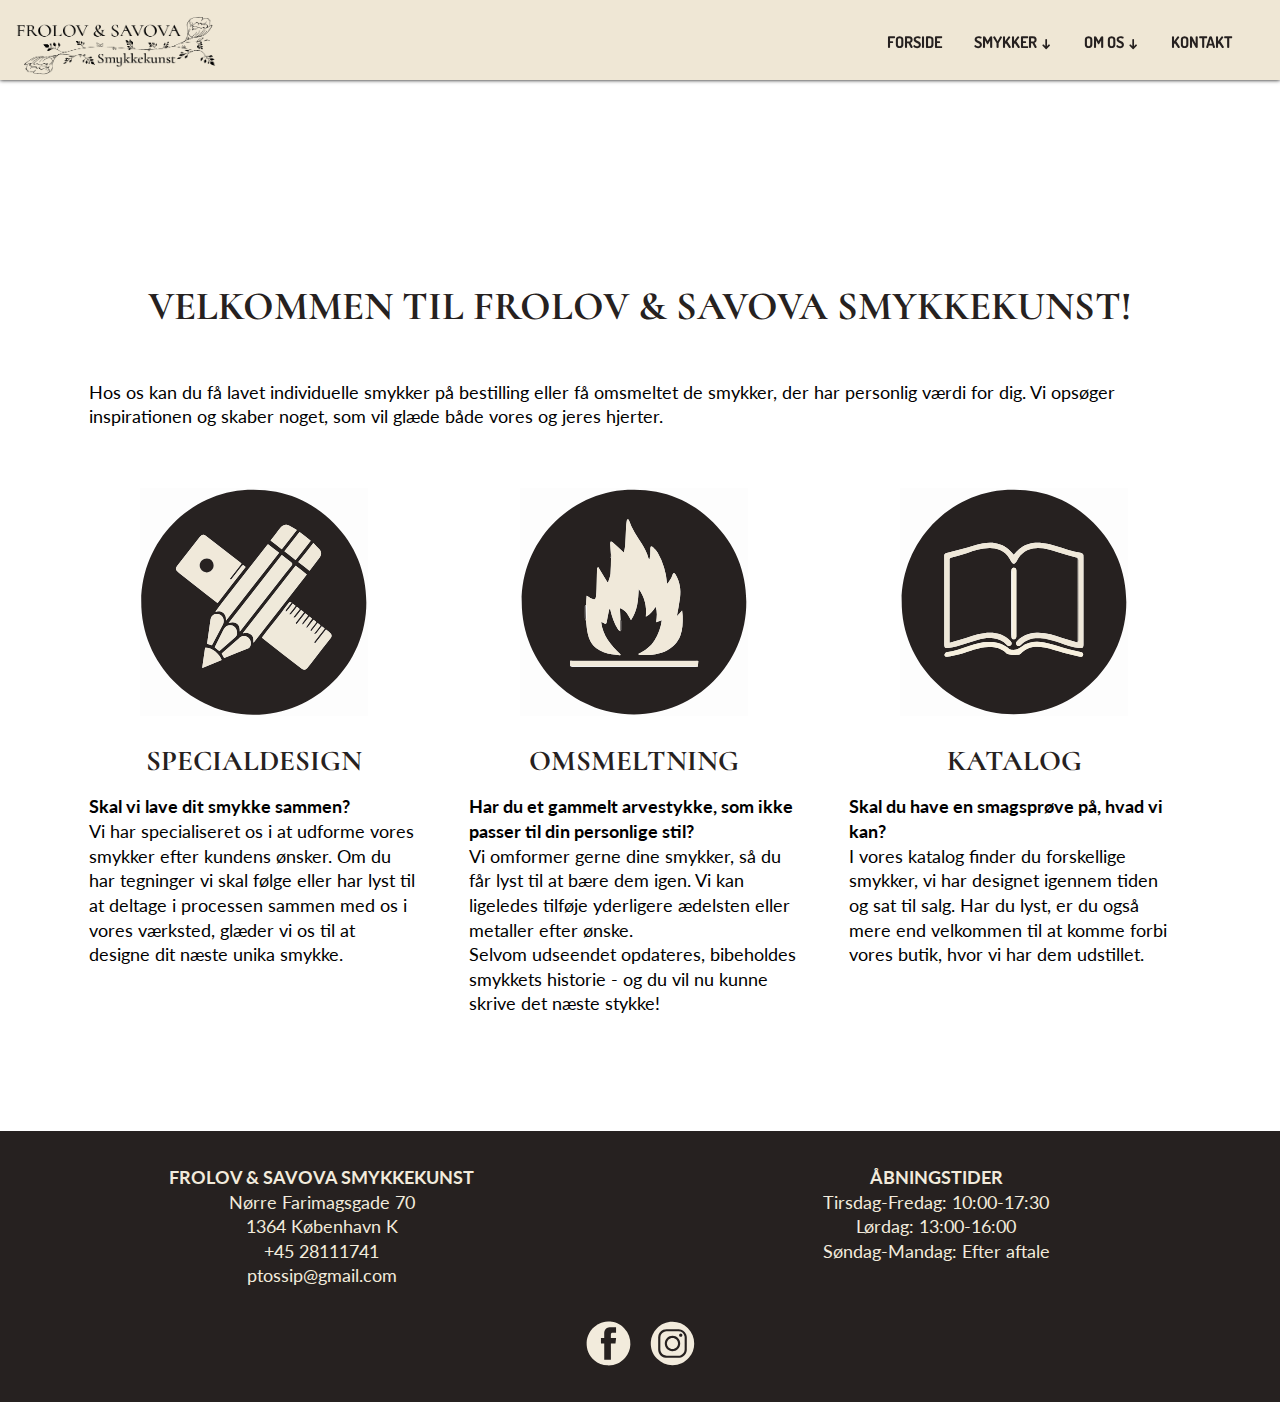
==== index.html @ 2725aa14 "margin adjustments" ====
<!DOCTYPE html>
<html lang="en">

<head>
    <meta charset="UTF-8">
    <meta name="viewport" content="width=device-width, initial-scale=1.0">
    <title>Velkommen til Frolov & Savova Smykkekunst!</title>
    <link rel="stylesheet" href="style.css?ver=57">
    <link href="https://fonts.googleapis.com/css?family=Cormorant&display=swap" rel="stylesheet">
    <link href="https://fonts.googleapis.com/css?family=Dosis&display=swap" rel="stylesheet">
    <link href="https://fonts.googleapis.com/css?family=Lato&display=swap" rel="stylesheet">
    <link href="https://stackpath.bootstrapcdn.com/font-awesome/4.7.0/css/font-awesome.min.css" rel="stylesheet">
    <script src="https://code.jquery.com/jquery-3.3.1.min.js"></script>
    <script src="script.js"></script>
</head>

<body>

    <header class="navbar">
        <div class="logo">
            <a class="logo_mobile" href="index.html"><img src="img/logo_mobile.png"></a>
            <a class="logo_pc" href="index.html"><img src="img/logo_ny.png"></a>
        </div>

        <nav class="navigation">
            <ul>
                <li><a href="index.html">FORSIDE</a></li>

                <li class="sub-menu"><a href="smykker.html">SMYKKER</a>
                    <ul>
                        <li><a href="bestillingsarbejde.html">BESTILLINGSARBEJDE</a></li>
                        <li><a href="ringe.html">RINGE</a></li>
                        <li><a href="vedhaeng.html">VEDHÆNG</a></li>
                        <li><a href="oereringe.html">ØRERINGE</a></li>
                        <li><a href="koebenhavnersmykker.html">KØBENHAVNERSMYKKER</a></li>
                    </ul>
                </li>

                <li class="sub-menu"><a href="om-os.html">OM OS</a>
                    <ul>
                        <li>
                            <a href="udstillinger.html">UDSTILLINGER</a>
                        </li>
                        <li>
                            <a href="inspiration.html">INSPIRATION</a>
                        </li>

                    </ul>
                </li>
                <li><a href="kontakt.html">KONTAKT</a></li>

            </ul>
        </nav>
        <div class="menu-toggle">

            <div class="line1"></div>
            <div class="line2"></div>
            <div class="line3"></div>
        </div>

        <!--PC-menu-->

        <div class="pc_menu">

            <div class="pcmenu_forside">
                <a href="index.html">FORSIDE</a>
            </div>


            <div class="dropdown">
                <a class="dropbtn" href="smykker.html">SMYKKER &#8595;</a>
                <div class="dropdown-content">
                    <a href="bestillingsarbejde.html">BESTILLINGSARBEJDE</a>
                    <a href="ringe.html">RINGE</a>
                    <a href="vedhaeng.html">VEDHÆNG</a>
                    <a href="oereringe.html">ØRERINGE</a>
                    <a href="koebenhavnersmykker.html">KØBENHAVNERSMYKKER</a>
                </div>
            </div>

            <div class="dropdown">
                <a class="dropbtn" href="om-os.html">OM OS &#8595;</a>
                <div class="dropdown-content">
                    <a href="udstillinger.html">UDSTILLINGER</a>
                    <a href="inspiration.html">INSPIRATION</a>
                </div>
            </div>

            <div class="pcmenu_kontakt">
                <a href="kontakt.html">KONTAKT</a>
            </div>

        </div>

    </header>

    <main>
        <section id="forsidesplash">
            <div class="splashwrap">
                <h1 class="videotekst">Unikt smykkedesign<br>i &#10084; af København</h1>
                <a class="call-to-action" href="smykker.html">Vores smykker ➔</a>
            </div>
            <div id="splashvideo">
                <video src="video/splashvideo_frolov.mp4" autoplay muted loop width="100%"></video>
            </div>


        </section>

        <section id="tilbud">
            <div class="forside-overskrift">
                <h2>Velkommen til Frolov & Savova Smykkekunst!</h2>
            </div>
            <div class="forside-tekst1">
                <div class="center-tekst">
                    <p>Hos os kan du få lavet individuelle smykker på bestilling eller få omsmeltet de smykker, der har personlig værdi for dig. Vi opsøger inspirationen og skaber noget, som vil glæde både vores og jeres hjerter.
                    </p>
                </div>
            </div>

            <div id="tilbudwrapper">
                <div class="specialdesign">
                    <a href="bestillingsarbejde.html"><img class="hvr-grow" src="img/specialdesign.svg"></a>
                    <h3>SPECIALDESIGN</h3>
                    <p><strong>Skal vi lave dit smykke sammen?</strong>
                        <br>
                        Vi har specialiseret os i at udforme vores smykker efter kundens ønsker. Om du har tegninger vi skal følge eller har lyst til at deltage i processen sammen med os i vores værksted, glæder vi os til at designe dit næste unika smykke.
                    </p>
                </div>


                <div class="omsmeltning">
                    <a href="bestillingsarbejde.html"><img class="hvr-grow" src="img/omsmeltning.svg"></a>
                    <h3>OMSMELTNING</h3>
                    <p><strong>Har du et gammelt arvestykke, som ikke passer til din personlige stil?</strong>
                        <br>
                        Vi omformer gerne dine smykker, så du får lyst til at bære dem igen. Vi kan ligeledes tilføje yderligere ædelsten eller metaller efter ønske.
                        <br>Selvom udseendet opdateres, bibeholdes smykkets historie - og du vil nu kunne skrive det næste stykke!
                    </p>
                </div>


                <div class="katalog">
                    <a href="smykker.html"><img class="hvr-grow" src="img/katalog.svg"></a>
                    <h3>KATALOG</h3>
                    <p><strong>Skal du have en smagsprøve på, hvad vi kan?</strong>
                        <br>
                        I vores katalog finder du forskellige smykker, vi har designet igennem tiden og sat til salg. Har du lyst, er du også mere end velkommen til at komme forbi vores butik, hvor vi har dem udstillet.
                    </p>
                </div>





            </div>

        </section>
    </main>


    <footer>
        <div class="footer_left">
            <p><strong>FROLOV & SAVOVA SMYKKEKUNST</strong><br>Nørre Farimagsgade 70<br>1364 København K<br><a class="kontaktlink" href="tel:+4528111741">+45 28111741</a>
                <br><a class="kontaktlink" href="mailto: ptossip@gmail.com">ptossip@gmail.com</a></p>
        </div>

        <div class="centerparent">
            <div class="footer_centered">
                <p>
                    <strong>ÅBNINGSTIDER</strong>
                    <br>Tirsdag-Fredag: 10:00-17:30
                    <br>Lørdag: 13:00-16:00
                    <br>Søndag-Mandag: Efter aftale</p>
            </div>
        </div>

        <div class="footer_right">
            <a href="https://www.facebook.com/frolov.savova/" target="_blank"><img class="some_facebook hvr-grow" src="img/facebook-icon.svg"></a>
            <a href="https://www.instagram.com/frolov_savova_jewelry/" target="_blank"><img class="some_instagram hvr-grow" src="img/instagram-icon.svg"></a>
        </div>
    </footer>

    <script>

    </script>
</body>

</html>
---- style.css ----
/************ GENERELT ***********/
body {
    margin: 0;
    padding: 0;
    background-attachment: fixed;
    background-position: center;
}

h1 {
    font-size: 2em;
    color: #262120;
    font-family: 'Cormorant', serif;
}

h2 {
    font-size: 1.8em;
    color: #262120;
    font-family: 'Cormorant', serif;
}

h3 {
    font-size: 1.6em;
    color: #262120;
    font-family: 'Cormorant', serif;
}

p {
    line-height: 1.4em;
    font-family: 'Lato', sans-serif;
}

.bold {
    font-family: 'Cormorant', bold;
}

.center {
    text-align: center;
}

.title {
    text-transform: uppercase;
}

/*******MEDIA QUERIES (fonts)*******/
@media (min-width: 520px) {
    h2 {
        font-size: 2.2em;
    }

    h3 {
        font-size: 2em;
    }

    p {
        font-size: 1.1em;
    }
}



/* Custom Scrollbar */

/* width */
::-webkit-scrollbar {
    width: 10px;
}

/* Track */
::-webkit-scrollbar-track {
    background: #F2EBDC;
}

/* Handle */
::-webkit-scrollbar-thumb {
    background: #D9BD9C;
}

/* Handle on hover */
::-webkit-scrollbar-thumb:hover {
    background: #D9A441;
}


/**********NAVIGATION ***********/
header {
    position: fixed;
    top: 0;
    left: 0;
    padding: 0 1em;
    width: 100%;
    box-sizing: border-box;
    z-index: 15;
}

header .logo {
    height: 5.5em;
    line-height: 50px;
    float: left;
}

.logo img {
    width: 20%;
}

.logo {
    max-width: 400px;
}

.logo_pc {
    display: none;
}

.navigation {
    font-family: 'Dosis', sans-serif;
    font-weight: bold;
    top: 5.5em;
}

header nav {
    float: right;
}

header nav ul {
    margin: 0;
    padding: 0;
    display: flex;
    font-size: 1em;
}

header nav ul li {
    list-style: none;
    position: relative;
}

header nav ul li.sub-menu:before {
    content: '\f078';
    font-family: fontAwesome;
    position: absolute;
    line-height: 50px;
    color: #262120;
    right: 3px;
}

header nav ul li.active.sub-menu:before {
    content: '\f077';
}

header nav ul li ul {
    position: absolute;
    left: 0;
    background: #262120;
    display: none;
}

header nav ul li.active ul {
    /* use li: hover instead */
    display: block;
}

header nav ul li ul li {
    display: block;
}

header nav ul li a {
    height: 50px;
    line-height: 50px;
    padding: 0 20px;
    color: #FFFFFF;
    text-decoration: none;
    display: block;
    letter-spacing: 5px;
}

header nav ul li a:hover {
    color: #FFFFFF;
    background: #262120;
}

header nav ul li a.active {
    background: #262120;
}

.navbar {
    background-color: rgba(234, 223, 199, 0.74);
}

.menu-toggle {
    position: fixed;
    right: 0.4em;
    top: 1.25em;
    display: block;
    color: #FFFFFF;
    text-align: center;
    font-size: 24px;
    cursor: pointer;
}

.menu-toggle div {
    background-color: #262120;
    width: 25px;
    height: 3px;
    margin: 5px;
    transition: all 0.3s ease;
}


.solid {
    background-color: rgba(234, 223, 199, 0.74);
}


/*PC-menu*/


.pc_menu {
    display: none;
    position: fixed;
    height: 3em;
    right: 2em;
    font-family: 'Dosis', sans-serif;
    font-weight: bold;
    padding-top: 2em;
}

.pc_menu a {
    text-decoration: none;
    color: #262120;
    padding: 1em;
    padding-top: 2em;
    padding-bottom: 1.75em;
    transition: 0.3s ease;
}

.pc_menu a:hover {
    color: white;
    transition: 0.3s ease;
}

/* Dropdown Button */
.dropbtn {
    color: #262120;
    font-size: 16px;
    border: none;
}

/* The container <div> - needed to position the dropdown content */
.dropdown {
    position: relative;
    float: left;
}

/* Dropdown Content (Hidden by Default) */
.dropdown-content {
    display: none;
    position: absolute;
    margin-top: 1.75em;
    background-color: #262120;
    min-width: 160px;
    box-shadow: 0px 8px 16px 0px rgba(0, 0, 0, 0.2);
    z-index: 1;
}

/* Links inside the dropdown */
.dropdown-content a {
    color: white;
    padding: 12px 16px;
    text-decoration: none;
    display: block;
}

/* Change color of dropdown links on hover */
.dropdown-content a:hover {
    color: #262120;
    background-color: #D9A441;
}

/* Show the dropdown menu on hover */
.dropdown:hover .dropdown-content {
    display: block;
}

/* Change the background color of the dropdown button when the dropdown content is shown */
.dropdown:hover .dropbtn {
    color: white;
    background-color: #262120;
}

.pcmenu_forside {
    float: left;
}

.pcmenu_forside a:hover {
    background: #262120;
}

.pcmenu_kontakt {
    float: left;
}

.pcmenu_kontakt a:hover {
    background-color: #262120;
}

/*NAVIGATION SLUT*/









/********** ANIMATIONER **********/

.toggle .line1 {
    transform: rotate(-45deg) translate(-5px, 6px);
}

.toggle .line2 {
    opacity: 0;
}

.toggle .line3 {
    transform: rotate(45deg) translate(-5px, -6px);
}


@keyframes tekstscale {
    0% {
        transform: scale(0);
        opacity: 0;
    }

    10% {
        transform: scale(0);
        opacity: 0;
    }

    90% {
        transform: scale(1);
        opacity: 1;
    }

    100% {
        transform: scale(1);
        opacity: 1;
    }
}


.blur {
    filter: blur(8px);
}


/********** FORSIDE SPLASH **********/


#splashvideo img {
    width: 100%;

}

#forsidesplash {
    margin-top: 5.5em;
    margin-left: 0;
    margin-right: 0;

}

.splashwrap {
    position: absolute;
    width: 100%;
    animation: tekstscale 0.5s ease;
    animation-delay: 0.5s;
    animation-fill-mode: forwards;
    opacity: 0;
    z-index: 10;
    display: none;
}

.videotekst {
    color: white;
    text-shadow: 2px 2px 2px black;
    text-align: center;
    text-transform: uppercase;
    margin-top: 12vw;
    line-height: 1em;
    margin-bottom: 0.4em;
}


.call-to-action {
    display: block;
    width: 8em;
    background-color: #D9A441;
    border: none;
    color: #FFFFFF;
    padding: 0.2em 0.7em 0.3em 0.7em;
    border-radius: 5em;
    cursor: pointer;
    text-transform: uppercase;
    transition: 0.3s ease;
    margin: 0 auto;
    text-align: center;
    text-decoration: none;
    font-family: 'Dosis', sans-serif;
    font-weight: bold;
    margin-bottom: 0.4em;
}

.call-to-action:hover {
    background-color: #FFFFFF;
    color: #D9A441;
    transition: 0.3s ease;
}


/********** FORSIDE CONTENT **********/

.forside-overskrift {
    text-align: center;
    text-transform: uppercase;
    margin-top: 3em;
    margin-left: 1em;
    margin-right: 1em;
}


.forside-tekst1 {
    text-align: center;
}

.center-tekst {
    text-align: left;
    display: inline-block;
}

#tilbud {
    margin: 0 7%;
}

#tilbud p {
    text-align: justify;
}

#tilbudwrapper img {
    width: 100%;
}

#tilbudwrapper h3 {
    text-align: center;
    margin: 0.8em 0 0.4em 0;
}

#tilbudwrapper a {
    display: block;
    width: 60%;
    margin: 0 20%;
}

.specialdesign,
.omsmeltning,
.katalog {
    margin: 5em 0;
}

/* Pop */
@-webkit-keyframes hvr-pop {
    50% {
        -webkit-transform: scale(1.2);
        transform: scale(1.2);
    }
}

@keyframes hvr-pop {
    50% {
        -webkit-transform: scale(1.2);
        transform: scale(1.2);
    }
}

.hvr-grow {
    transform: perspective(1px) translateZ(0);
    box-shadow: 0 0 1px rgba(0, 0, 0, 0);
    transition-duration: 0.3s;
    transition-property: transform;
}

.hvr-grow:hover,
.hvr-grow:focus,
.hvr-grow:active {
    transform: scale(1.1);
}

.container {
    position: relative;
    width: 75%;
    margin-top: 2rem;
    margin-left: 1rem;
    margin-right: 1rem;
}

.box1,
.box2,
.box3 {
    background-color: black;
    height: 330px;
    border-radius: 5px;
}

.overlay h3 {
    color: black;
}

.image {
    display: block;
    width: 100%;
    height: auto;
    cursor: pointer;
}

.text {
    color: #F2EBDC;
    position: absolute;
    top: 50%;
    left: 50%;
    -webkit-transform: translate(-50%, -50%);
    -ms-transform: translate(-50%, -50%);
    transform: translate(-50%, -50%);
    text-align: center;
    cursor: pointer;
    border-radius: 5px;
}

.container:hover .overlay {
    opacity: 1;
    transition: 1s ease-in-out;
}

.overlay {
    position: absolute;
    top: 0;
    bottom: 0;
    left: 0;
    right: 0;
    height: 100%;
    width: 100%;
    opacity: 0;
    transition: .5s ease;
    background-color: #F2EBDC;
    cursor: pointer;
    border-radius: 5px;
}

.popup1 {
    margin: 2rem 4rem 0rem 4rem;
    display: none;
    border-radius: 20px;
    transition: 0.5s ease-in;
    background-color: #FFFFFF;
}

.popup2 {
    margin: 2rem 4rem 0rem 4rem;
    display: none;
    border-radius: 20px;
    transition: 0.5s ease-in;
    background-color: #FFFFFF;


}

.popup3 {
    margin: 2rem 4rem 0rem 4rem;
    display: none;
    border-radius: 20px;
    transition: 0.5s ease-in;
    background-color: #FFFFFF;
}

.display {
    display: block;
}


/***********SMYKKER MENU************/


.smykker-overskrift {
    text-align: center;
    text-transform: uppercase;
    margin-top: 8em;
    margin-left: 1em;
    margin-right: 1em;
}

.smykker-tekst {
    text-align: center;
}

#smykker2,
#smykker3,
#smykker4,
#smykker5,
#smykker6 {
    margin: 0 7%;
}

#smykker1 p,
#smykker2 p,
#smykker3 p,
#smykker4 p,
#smykker5 p,
#smykker6 p,
    {
    text-align: left;
    padding: 0 1.4em;
}

#smykker2 {
    margin: 0 7%;
}

#smykker1wrap {
    margin: 3rem;
}

#smykker2wrap {
    margin: 3rem;
}

#smykker1 {
    margin: 3rem;
}

/* Container needed to position the button. Adjust the width as needed */
.kasse {
    position: relative;
    width: 100%;

}

/* Make the image responsive */
.kasse img {
    width: 100%;
    height: auto;

}

/* Style the button and place it in the middle of the container/image */
.kasse .btn {
    position: absolute;
    top: 93%;
    left: 50%;
    transform: translate(-50%, -50%);
    -ms-transform: translate(-50%, -50%);
    background-color: #D9A441;
    color: white;
    font-size: 16px;
    padding: 12px 24px;
    border: none;
    cursor: pointer;
    border-radius: 20px;
}

.kasse .btn:hover {
    background-color: white;
    color: #D9A441;
    border: 1px solid black;
}

.containersmykker {
    position: relative;
    width: 75%;
    margin-top: 2rem;
    margin-left: 1rem;
    margin-right: 1rem;
}

.containersmykker:hover .overlay {
    opacity: 1;
    transition: 1s ease-in-out;
}

/**********SMYKKER GALLERI **********/

.post img {
    width: 100%;
}

.posts {
    margin: 3rem;
}

.post {

    padding: 1rem;

    margin: 0.5rem;
    background-color: #FFFFFF;
    box-shadow: 0px 0.5px 4px;

}

.post:hover {

    box-shadow: 0px 1px 10px;
}

.post h2 {
    text-align: center;
}


/************ SINGLE VIEW*************/
#popup {
    top: 0;
    width: 100vw;
    height: 100vh;
    position: fixed;
    overflow: scroll;
    z-index: 10;




}


#indhold img {
    max-width: 100%;
}

.singleret {
    padding: 1rem;


}

.skjul {
    display: none;
}

#indhold {
    min-height: 61vh;
    background-color: #FFFFFF;
    width: 77vw;
    margin: 4rem auto;
    box-shadow: 0px 0px 10px;
    text-align: center;
    border-radius: 20px;
}

.singleret img {
    max-width: 50%;
}

#luk button {
    width: 10vh;
    height: 5vh;
    position: absolute;
    top: 11vh;
    left: 38vh;
    background-color: #D9A441;
    border: 0px;
    font-size: 1em;
    z-index: 10;
    cursor: pointer;
    border-radius: 20px;
}

#luk button:hover {
    background-color: white;
    color: #D9A441;
    border: 1px solid black;
}

/************ OM OS *******************/
.posts-om-os {
    margin: 3rem;
    margin-top: 4rem;
}

.post-om-os {
    padding: 0rem;



}

.post-om-os img {
    width: 100%;
}


.kunstnere-content {
    margin: 3rem;
    margin-top: 5rem;
    background-color: #FFFFFF;

}

.kunstnere-content h1 {
    text-align: center;
}

.kunstnere h1 {
    text-align: center;
    margin-top: 4em;
}

/*********UDSTILLINGER *************/
.udstillinger-content {
    margin: 3rem;
}

.udstillinger-content h1 {
    text-align: center;
}

.udstillinger-overskrift {
    margin-top: 4em;
}

.post-udstillinger {
    margin: 3rem;
}

.posts-udstillinger img {
    width: 100%;
}

.underline-udstillinger {
    height: 1px;
    width: 200px;
    background-color: #262120;

}

/*************INSPIRATION**************/
.inspiration-overskrift {
    text-align: center;
    margin: 3rem;
    margin-top: 4em;

}

.inspiration-tekst {

    text-align: center;
    margin: 3rem;
}

#fortaellingwrap img {
    width: 100%;
}

#fortaellingwrap {}

#fortaellinger h2 {
    margin: 3rem;

    margin-bottom: 0;
}

.fcolumns {
    margin: 3rem;
}

/*************KONTAKT**************/
.kontaktportræt img {
    width: 100%;
}

.kontaktportræt {
    margin: 5rem;
    text-align: center;
}

.kontakt {

    justify-content: center;
}

.titlekontakt {
    text-transform: uppercase;
    text-align: center;
    margin-top: 4em;
}

.kontakt-left {
    margin-left: 3rem;
}



/********** FOOTER **********/


footer {
    background-color: #262120;
    color: #F2EBDC;
    height: auto;
    margin-top: 1em;
    padding-left: 1em;
    padding-right: 1em;
    font-family: 'Dosis', sans-serif;
}

footer p {
    font-size: 0.8em;
    margin: 0;
    padding-top: 2em;
}

.footer_left {
    text-align: center;
    display: inline-block;
    width: 49%;
}

.centerparent {
    text-align: center;
    display: inline-block;
    width: 49%;
    vertical-align: top;
}

.footer_centered {
    display: inline-block;
    text-align: left;
    text-align: center;
}

.footer_right {
    display: block;
    text-align: center;
    width: 100%;
}

.footer_right a {
    display: inline-block;
    margin: 2em 0.5em;
}

.kontaktlink {
    text-decoration: none;
    color: #F2EBDC;
}

.kontaktlink:hover {
    color: #FFFFFF;
    transition: 0.3s ease;
}

.some_facebook {
    width: 1.7em;
}

.some_instagram {
    width: 1.7em;
}


/********** iPAD MEDIA QUERY **********/

@media (min-width: 768px) {

    h1 {
        font-size: 3em;
    }

    h3 {
        font-size: 1.5em;
    }

    p {
        font-size: 1em;
    }

    /* NAVIGATION*/
    .menu-toggle {
        margin-top: 0rem;
    }

    /* FORSIDE CONTENT */

    .splashwrap {
        display: block;
    }

    .forside-tekst1 {
        margin-bottom: 2em;
    }


    #tilbudwrapper {
        display: flex;
        align-items: flex-start;
    }

    #tilbudswrapper a {
        display: block;
    }

    .specialdesign,
    .omsmeltning,
    .katalog {
        width: 33%;
        margin-top: 0.5em;
    }

    #tilbud {
        margin: 0 5%;
    }

    #tilbud p {
        text-align: left;
        padding: 0 1.4em;
    }



    .popup1 {
        margin-bottom: 0;
        display: block;
        opacity: 0;
        grid-row: 2;
        grid-column: 1;
        margin: 1rem;
        line-height: 1.5rem;
    }

    .popup2 {
        margin-bottom: 0;
        display: block;
        opacity: 0;
        grid-row: 2;
        grid-column: 2;
        margin: 1rem;
        line-height: 1.5rem;
    }

    .popup3 {
        margin-bottom: 0;
        display: block;
        opacity: 0;
        grid-row: 2;
        grid-column: 3;
        margin: 1rem;
        line-height: 1.5rem;
    }

    .display {
        opacity: 1;
    }

    .container1 {
        grid-row: 1;
        grid-column: 1;
    }

    .container2 {
        grid-row: 1;
        grid-column: 2;
    }

    .container3 {
        grid-row: 1;
        grid-column: 3;
    }

    /*********** SMYKKER MENU************/
    #smykker1wrap {
        justify-items: center;

        margin-top: 5rem;
        display: grid;
        grid-template-columns: 1fr 1fr;
        grid-template-rows: 1fr 1fr;
    }

    .kasse .btn {
        position: absolute;
        top: 90%;
        left: 50%;
        transform: translate(-50%, -50%);
        -ms-transform: translate(-50%, -50%);
        background-color: #D9A441;
        color: white;
        font-size: 16px;
        padding: 12px 24px;
        border: none;
        cursor: pointer;
        border-radius: 20px;
    }

    /*Smykker Galleri*/
    .posts {
        display: grid;
        grid-template-columns: 1fr 1fr;
        grid-template-rows: 1fr 1fr;
        margin: 5rem;
    }

    footer p {
        font-size: 1em;
    }

    .some_facebook {
        width: 2.5em;
    }

    .some_instagram {
        width: 2.5em;
    }

    /*********** KONTAKT ************/
    .kontakt {
        display: grid;
        grid-template-columns: 1fr 1fr;
        grid-template-rows: 1fr;
    }

    .titlekontakt {
        margin-top: 2.7em;
    }

    iframe {
        margin-top: 5rem;
    }


    /*********** OM OS ************/
    .kunstnere h1 {
        margin-top: 2.7em;
    }


    /*********** INSPIRATION ************/
    .inspiration-overskrift {
        margin-top: 2.7em;
    }


    /*********** UDSTILLINGER ************/
    .udstillinger-overskrift {
        margin-top: 2.7em;
    }
}



/********** DESKTOP MEDIA QUERY **********/
@media (min-width: 1024px) {

    h2 {
        font-size: 2.5em;
    }

    h3 {
        font-size: 1.8em;
    }

    p {
        font-size: 1.1em;
    }

    .navigation {
        display: none;
    }

    .pc_menu {
        display: block;
    }

    header nav ul li a {
        color: #262120;
    }

    header {
        height: 5em;
        justify-content: center;
        box-shadow: 0px 0px 4px;


    }

    .logo img {
        width: 50%;

    }

    .logo {
        margin-top: 0.5rem;
    }

    .logo_mobile {
        display: none;
    }

    .logo_pc {
        display: block;
    }

    header nav ul li a {
        margin-top: 1rem;
    }

    header nav ul li.sub-menu:before {
        line-height: 100px;
    }

    header nav ul li ul {
        margin-top: 1rem;
    }

    .menu-toggle {
        display: none;
        margin-top: -3rem;
    }


    /*FORSIDE SPLASH*/
    #forsidesplash {
        margin-top: 5em;
    }

    /*FORSIDE CONTENT*/

    .overlay {
        border-radius: 5px;

    }

    .image {
        border-radius: 20px;
    }


    /*SMYKKER MENU */
    #smykker1wrap {
        justify-items: center;
        margin-left: 10rem;
        margin-right: 10rem;
        margin-top: 5rem;
        display: grid;
        grid-template-columns: 1fr 1fr 1fr 1fr;
        grid-template-rows: 1fr
    }

    #smykker2wrap {
        display: grid;
        grid-template-rows: 1fr;
        grid-template-columns: 1f 1fr 1frr;
        justify-items: center;
        margin-left: 4rem;
        margin-right: 4rem;
    }

    .kasse {
        position: relative;
        width: 100%;

    }

    /* Make the image responsive */
    .kasse img {
        width: 100%;
        height: auto;

    }

    /* Style the button and place it in the middle of the container/image */
    .kasse .btn {
        position: absolute;
        top: 95%;
        left: 50%;
        transform: translate(-50%, -50%);
        -ms-transform: translate(-50%, -50%);
        background-color: #D9A441;
        color: white;
        font-size: 16px;
        padding: 12px 24px;
        border: none;
        cursor: pointer;
        border-radius: 20px;
    }

    .kasse .btn:hover {
        background-color: white;
        color: #D9A441;
        border: 1px solid black;
    }

    /*SMYKKER GALLERI*/

    .posts {
        grid-template-columns: 1fr 1fr 1fr 1fr;
        margin: 8rem;
        cursor: pointer;
    }








    /************ SINGLE VIEW*************/
    #popup {
        top: 5rem;
        width: 100vw;
        height: 100vh;
        position: fixed;
        overflow: scroll;
        z-index: 10;
    }

    .skjul {
        display: none;
    }

    #indhold {
        min-height: 51vh;
        background-color: #FFFFFF;
        width: 77vw;
        margin: 4rem auto;

        box-shadow: 0px 0px 10px;
        border-radius: 10px;
        text-align: center;
    }

    #indhold img {
        width: 30%;
    }

    .singleret img {
        width: 50%;
    }

    #luk button {
        width: 10vh;
        height: 5vh;
        position: absolute;
        top: 10vh;
        left: 155vh;
        color: white;
        border: 0px;
        background-color: #D9A441;
        border-radius: 20px;
        font-size: 1em;
        z-index: 10;
        cursor: pointer;
    }

    #luk button:hover {
        background-color: white;
        color: #D9A441;
        border: 1px solid black;
    }

    /***********OM OS*************/
    .kunstnere h1 {
        margin-top: 8rem;
    }

    .posts-om-os {
        display: grid;
        grid-template-columns: 1fr 1fr;
        grid-template-rows: 1fr;
        margin-top: 0;

    }

    .post-om-os {
        padding: 1rem;
        margin: 1rem;
    }

    .kunstnere-content {
        margin: 5rem;
        margin-top: 0rem;
        margin-bottom: 0rem;
    }

    .kunstnere-content p {
        max-width: 600px;
    }

    .kunstnerwrap {
        display: flex;
        margin: 0rem;
        margin-top: 5rem;
    }

    .underline {
        height: 2px;
        width: 200px;
        background-color: #262120;
        text-align: center;
    }

    /*************UDSTILLINGER***************/
    .udstillinger-content {
        margin: 5rem;
        margin-top: 5rem;
        background-color: #FFFFFF;


    }

    .udstillinger-overskrift {
        margin-top: 8rem;
    }


    .posts-udstillinger {
        display: grid;
        grid-template-columns: 1fr 1fr;
        grid-template-rows: 1fr;
        margin: 2rem;
    }


    .post-udstillinger:nth-child(2) .column-billede {
        display: grid;
        grid-template-columns: 1fr 1fr;
        grid-template-rows: 1fr;
        margin-left: -0.5rem;
    }

    .post-udstillinger:nth-child(2) img {
        width: 100%;
    }

    .post-udstillinger:nth-child(1) .column-billede {
        display: grid;
        grid-template-columns: 1fr 1fr;
        grid-template-rows: 1fr;
        margin-left: -0.5rem;
    }

    .column-billede img {
        border: 10px solid white;
    }

    /*************INSPIRATION**************/
    .inspiration-overskrift {
        margin-top: 8rem;
    }

    #fortaellingwrap {
        display: flex;
        margin-left: 2rem;
        margin-right: 2rem;
    }

    #fortaellinger h2 {
        margin: 5rem;

        margin-bottom: 0;
    }

    .fcolumns {
        margin: 3rem;
    }

    .fortaelling-left-column img {
        width: 70%;
    }

    #small {
        width: 50%;
    }

    /*************KONTAKT**************/
    .kontaktportræt img {
        width: 70%;
    }

    .titlekontakt {
        margin-top: 8rem;
    }

    .kontaktportræt {
        margin: 5rem;
        text-align: center;
    }

    .kontakt {
        display: grid;
        grid-template-columns: 1fr 1fr;
        grid-template-rows: 1fr;
    }

    .kontakt-left {
        margin-left: 8rem;
    }

    iframe {
        margin-top: 8rem;
    }

    /*************FOOTER**************/

    footer p {
        font-size: 1.1em;
    }

    .some_facebook {
        width: 2.8em;
    }

    .some_instagram {
        width: 2.8em;
    }


}

@media (max-width: 1024px) {
    header {
        padding: 0;
    }

    header nav {
        position: absolute;
        top: 50px;
        left: -100%;
        width: 100%;
        height: 100vh;
        background: #262120;
        transition: 0.5s;
    }

    header .navbar {
        height: 80px;
    }

    header nav.active {
        left: 0;
    }

    header nav ul {
        display: block;
        text-align: center;
    }

    header nav ul li a {
        border-bottom: 0.9px solid rgba(0, 0, 0, .2);
    }

    header nav ul li.active ul {
        position: relative;
        background: #FFFFFF;
    }

    header nav ul li.active ul li a {
        color: #262120;
    }

    header nav ul li.active ul li a:hover {
        color: #262120;
        background: #D9A441;
    }

    header nav ul li.sub-menu:before {
        line-height: 50px;
        color: #FFFFFF;
        right: 10px;
    }

    header nav ul li ul li {
        width: 100%;
    }

    /*.logo img {
        width: 40%;
        vertical-align: middle;
    }

    .logo {
        margin-top: 0.1rem;
        padding: 0;
    }*/
}
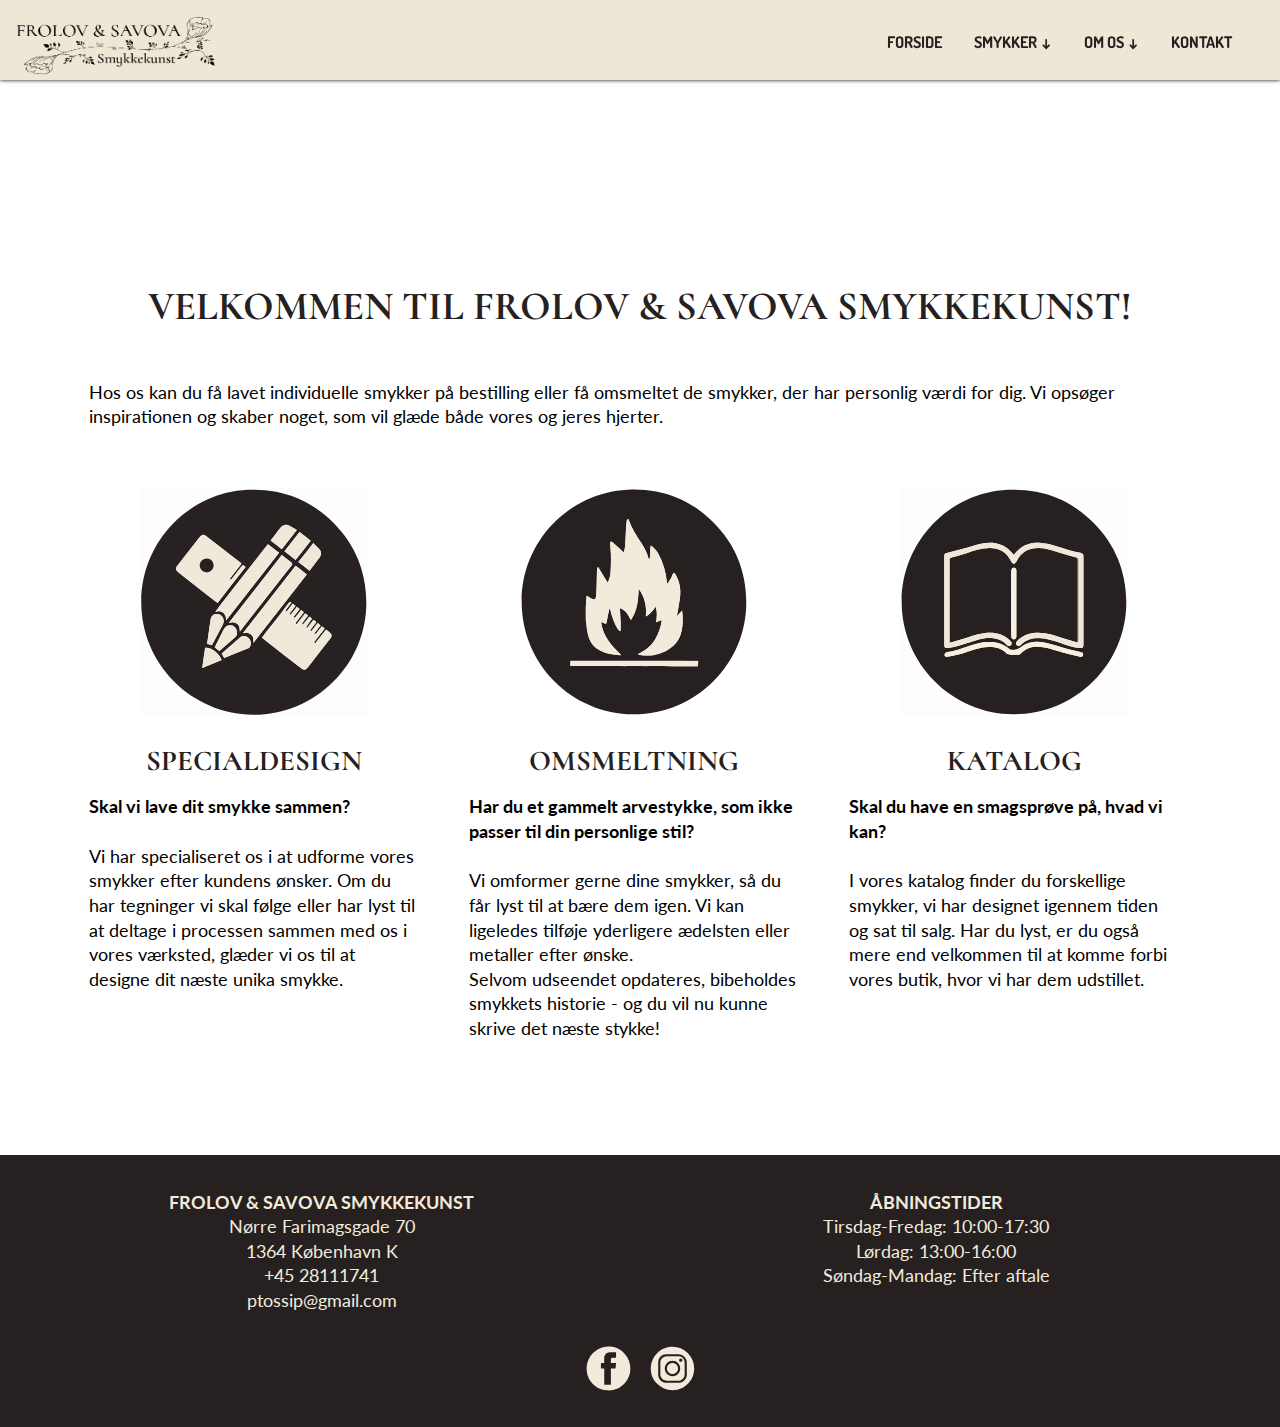
==== commit df48664a: "fixes" ====
--- a/index.html
+++ b/index.html
@@ -5,7 +5,7 @@
     <meta charset="UTF-8">
     <meta name="viewport" content="width=device-width, initial-scale=1.0">
     <title>Velkommen til Frolov & Savova Smykkekunst!</title>
-    <link rel="stylesheet" href="style.css?ver=57">
+    <link rel="stylesheet" href="style.css?ver=58">
     <link href="https://fonts.googleapis.com/css?family=Cormorant&display=swap" rel="stylesheet">
     <link href="https://fonts.googleapis.com/css?family=Dosis&display=swap" rel="stylesheet">
     <link href="https://fonts.googleapis.com/css?family=Lato&display=swap" rel="stylesheet">
@@ -123,7 +123,7 @@
                     <a href="bestillingsarbejde.html"><img class="hvr-grow" src="img/specialdesign.svg"></a>
                     <h3>SPECIALDESIGN</h3>
                     <p><strong>Skal vi lave dit smykke sammen?</strong>
-                        <br>
+                        <br><br>
                         Vi har specialiseret os i at udforme vores smykker efter kundens ønsker. Om du har tegninger vi skal følge eller har lyst til at deltage i processen sammen med os i vores værksted, glæder vi os til at designe dit næste unika smykke.
                     </p>
                 </div>
@@ -133,7 +133,7 @@
                     <a href="bestillingsarbejde.html"><img class="hvr-grow" src="img/omsmeltning.svg"></a>
                     <h3>OMSMELTNING</h3>
                     <p><strong>Har du et gammelt arvestykke, som ikke passer til din personlige stil?</strong>
-                        <br>
+                        <br><br>
                         Vi omformer gerne dine smykker, så du får lyst til at bære dem igen. Vi kan ligeledes tilføje yderligere ædelsten eller metaller efter ønske.
                         <br>Selvom udseendet opdateres, bibeholdes smykkets historie - og du vil nu kunne skrive det næste stykke!
                     </p>
@@ -144,7 +144,7 @@
                     <a href="smykker.html"><img class="hvr-grow" src="img/katalog.svg"></a>
                     <h3>KATALOG</h3>
                     <p><strong>Skal du have en smagsprøve på, hvad vi kan?</strong>
-                        <br>
+                        <br><br>
                         I vores katalog finder du forskellige smykker, vi har designet igennem tiden og sat til salg. Har du lyst, er du også mere end velkommen til at komme forbi vores butik, hvor vi har dem udstillet.
                     </p>
                 </div>
--- a/style.css
+++ b/style.css
@@ -10,18 +10,21 @@
     font-size: 2em;
     color: #262120;
     font-family: 'Cormorant', serif;
+    text-transform: uppercase;
 }
 
 h2 {
     font-size: 1.8em;
     color: #262120;
     font-family: 'Cormorant', serif;
+    text-transform: uppercase;
 }
 
 h3 {
     font-size: 1.6em;
     color: #262120;
     font-family: 'Cormorant', serif;
+    text-transform: uppercase;
 }
 
 p {
@@ -90,6 +93,7 @@
     width: 100%;
     box-sizing: border-box;
     z-index: 15;
+    box-shadow: 0px 0px 4px;
 }
 
 header .logo {
@@ -205,7 +209,7 @@
 
 
 .solid {
-    background-color: rgba(234, 223, 199, 0.74);
+    background-color: #F2EBDC;
 }
 
 
@@ -596,7 +600,16 @@
     margin-right: 1em;
 }
 
+.smykker-overskrift h1 {
+    margin-bottom: 0.5em;
+}
+
 .smykker-tekst {
+    text-align: center;
+}
+
+.topmargin {
+    margin-top: 2em;
     text-align: center;
 }
 
@@ -617,10 +630,6 @@
     {
     text-align: left;
     padding: 0 1.4em;
-}
-
-#smykker2 {
-    margin: 0 7%;
 }
 
 #smykker1wrap {
@@ -870,11 +879,11 @@
 }
 
 /*************KONTAKT**************/
-.kontaktportræt img {
+.kontaktportraet img {
     width: 100%;
 }
 
-.kontaktportræt {
+.kontaktportraet {
     margin: 5rem;
     text-align: center;
 }
@@ -894,6 +903,14 @@
     margin-left: 3rem;
 }
 
+.kontakthref {
+    text-decoration: none;
+    color: #262120;
+}
+
+.kontakthref:hover {
+    color: #D9A441;
+}
 
 
 /********** FOOTER **********/
@@ -1102,7 +1119,7 @@
         display: grid;
         grid-template-columns: 1fr 1fr;
         grid-template-rows: 1fr 1fr;
-        margin: 5rem;
+        margin: 2.5rem;
     }
 
     footer p {
@@ -1258,6 +1275,18 @@
         justify-items: center;
         margin-left: 4rem;
         margin-right: 4rem;
+    }
+
+    #smykker2,
+    #smykker3,
+    #smykker4,
+    #smykker5,
+    #smykker6 {
+        margin: 0%;
+    }
+
+    .smykker-tekst {
+        margin: 0 10%;
     }
 
     .kasse {
@@ -1299,7 +1328,8 @@
 
     .posts {
         grid-template-columns: 1fr 1fr 1fr 1fr;
-        margin: 8rem;
+        margin-left: 8rem;
+        margin-right: 8rem;
         cursor: pointer;
     }
 
@@ -1479,7 +1509,7 @@
     }
 
     /*************KONTAKT**************/
-    .kontaktportræt img {
+    .kontaktportraet img {
         width: 70%;
     }
 
@@ -1487,7 +1517,7 @@
         margin-top: 8rem;
     }
 
-    .kontaktportræt {
+    .kontaktportraet {
         margin: 5rem;
         text-align: center;
     }
@@ -1578,14 +1608,4 @@
     header nav ul li ul li {
         width: 100%;
     }
-
-    /*.logo img {
-        width: 40%;
-        vertical-align: middle;
-    }
-
-    .logo {
-        margin-top: 0.1rem;
-        padding: 0;
-    }*/
-}
+}
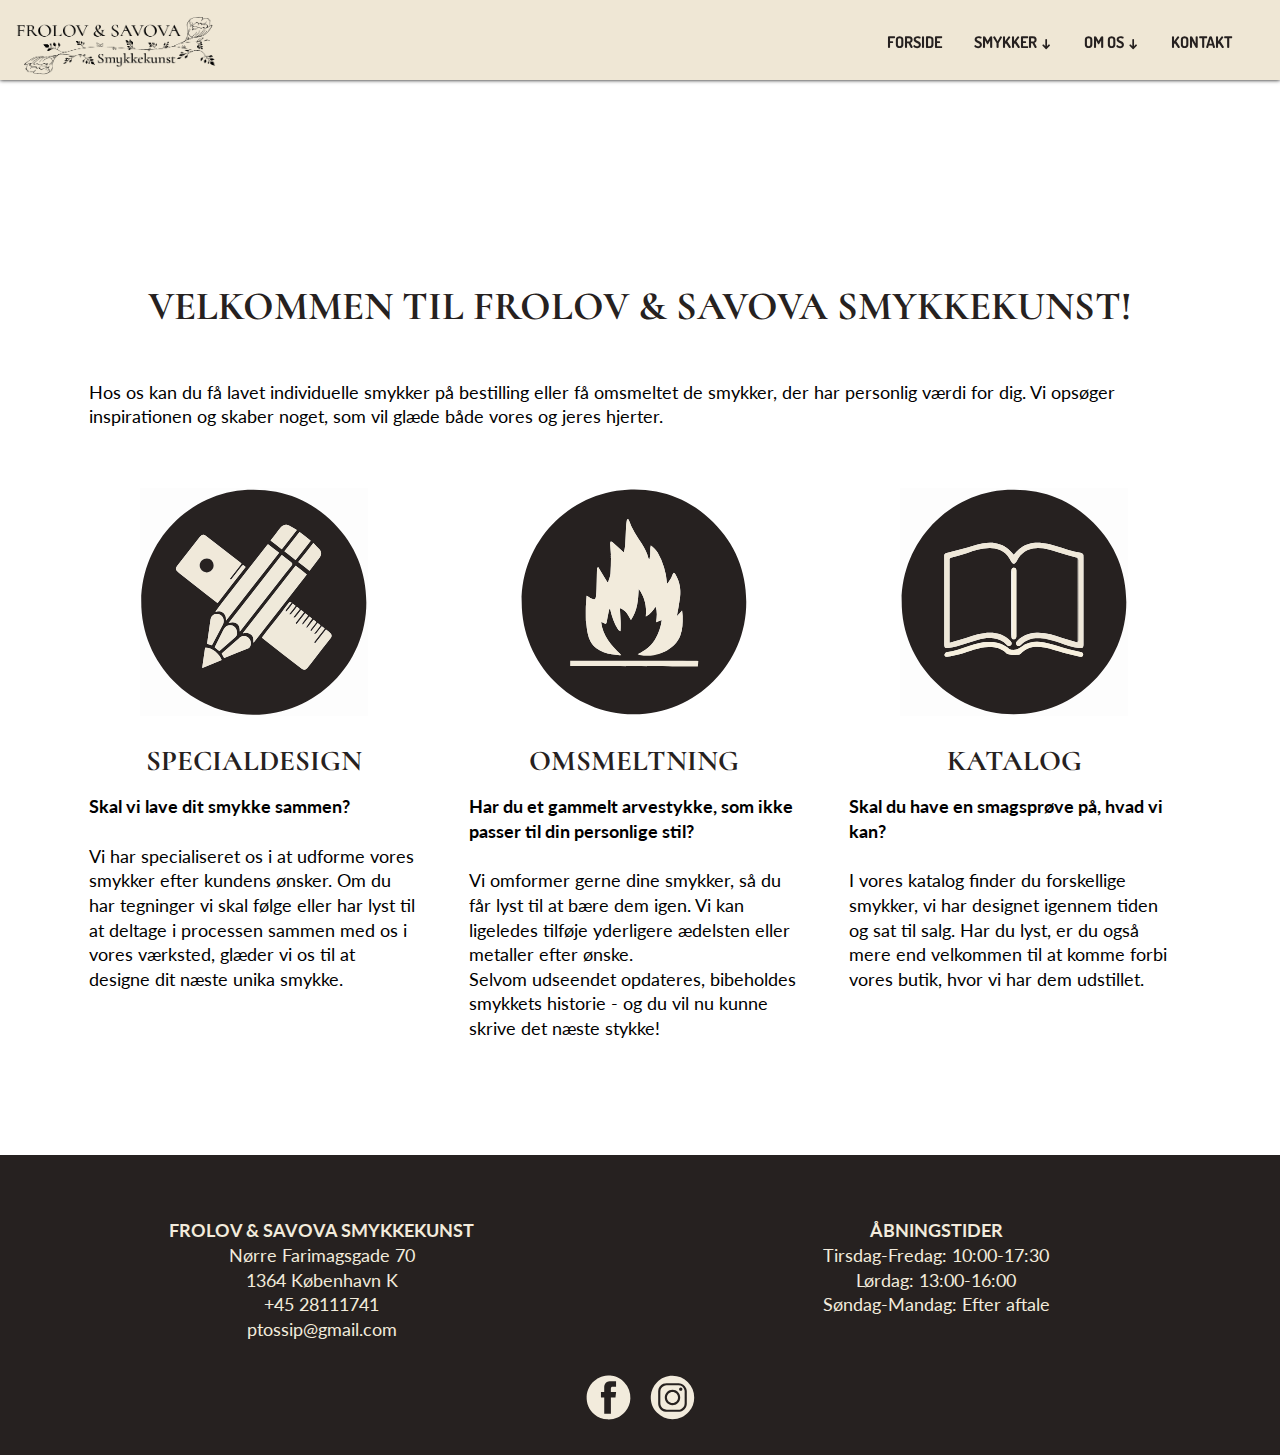
==== commit 24286571: "html lang=da" ====
--- a/index.html
+++ b/index.html
@@ -1,11 +1,11 @@
 <!DOCTYPE html>
-<html lang="en">
+<html lang="da">
 
 <head>
     <meta charset="UTF-8">
     <meta name="viewport" content="width=device-width, initial-scale=1.0">
     <title>Velkommen til Frolov & Savova Smykkekunst!</title>
-    <link rel="stylesheet" href="style.css?ver=58">
+    <link rel="stylesheet" href="style.css">
     <link href="https://fonts.googleapis.com/css?family=Cormorant&display=swap" rel="stylesheet">
     <link href="https://fonts.googleapis.com/css?family=Dosis&display=swap" rel="stylesheet">
     <link href="https://fonts.googleapis.com/css?family=Lato&display=swap" rel="stylesheet">
@@ -130,7 +130,7 @@
 
 
                 <div class="omsmeltning">
-                    <a href="bestillingsarbejde.html"><img class="hvr-grow" src="img/omsmeltning.svg"></a>
+                    <a href="bestillingsarbejde.html#omsmelt"><img class="hvr-grow" src="img/omsmeltning.svg"></a>
                     <h3>OMSMELTNING</h3>
                     <p><strong>Har du et gammelt arvestykke, som ikke passer til din personlige stil?</strong>
                         <br><br>
--- a/style.css
+++ b/style.css
@@ -38,6 +38,7 @@
 
 .center {
     text-align: center;
+    margin-bottom: 0;
 }
 
 .title {
@@ -45,6 +46,9 @@
 }
 
 /*******MEDIA QUERIES (fonts)*******/
+
+
+
 @media (min-width: 520px) {
     h2 {
         font-size: 2.2em;
@@ -56,6 +60,10 @@
 
     p {
         font-size: 1.1em;
+    }
+
+    .kasse {
+        margin-bottom: 5em;
     }
 }
 
@@ -595,7 +603,7 @@
 .smykker-overskrift {
     text-align: center;
     text-transform: uppercase;
-    margin-top: 8em;
+    margin-top: 9em;
     margin-left: 1em;
     margin-right: 1em;
 }
@@ -611,6 +619,10 @@
 .topmargin {
     margin-top: 2em;
     text-align: center;
+}
+
+#smykker1 {
+    margin: 0 5%;
 }
 
 #smykker2,
@@ -640,28 +652,24 @@
     margin: 3rem;
 }
 
-#smykker1 {
-    margin: 3rem;
-}
-
 /* Container needed to position the button. Adjust the width as needed */
 .kasse {
     position: relative;
     width: 100%;
+    margin-bottom: 4em;
 
 }
 
 /* Make the image responsive */
 .kasse img {
-    width: 100%;
+    width: 90%;
+    padding: 0 5%;
     height: auto;
-
 }
 
 /* Style the button and place it in the middle of the container/image */
 .kasse .btn {
-    position: absolute;
-    top: 93%;
+    position: relative;
     left: 50%;
     transform: translate(-50%, -50%);
     -ms-transform: translate(-50%, -50%);
@@ -699,29 +707,24 @@
     width: 100%;
 }
 
-.posts {
-    margin: 3rem;
-}
-
 .post {
-
     padding: 1rem;
-
-    margin: 0.5rem;
+    margin: 2em;
     background-color: #FFFFFF;
     box-shadow: 0px 0.5px 4px;
-
 }
 
 .post:hover {
-
     box-shadow: 0px 1px 10px;
 }
 
-.post h2 {
-    text-align: center;
-}
-
+.post h3 {
+    text-align: center;
+}
+
+.pris {
+    text-align: right;
+}
 
 /************ SINGLE VIEW*************/
 #popup {
@@ -731,10 +734,6 @@
     position: fixed;
     overflow: scroll;
     z-index: 10;
-
-
-
-
 }
 
 
@@ -746,6 +745,7 @@
     padding: 1rem;
 
 
+
 }
 
 .skjul {
@@ -753,10 +753,12 @@
 }
 
 #indhold {
+
     min-height: 61vh;
     background-color: #FFFFFF;
     width: 77vw;
     margin: 4rem auto;
+    margin-top: 8rem;
     box-shadow: 0px 0px 10px;
     text-align: center;
     border-radius: 20px;
@@ -767,17 +769,18 @@
 }
 
 #luk button {
-    width: 10vh;
-    height: 5vh;
-    position: absolute;
-    top: 11vh;
-    left: 38vh;
+    color: white;
+    width: 4em;
+    height: 2em;
+    position: fixed;
+    top: 5.8em;
+    left: 72%;
     background-color: #D9A441;
     border: 0px;
     font-size: 1em;
     z-index: 10;
     cursor: pointer;
-    border-radius: 20px;
+    border-radius: 50px;
 }
 
 #luk button:hover {
@@ -788,8 +791,8 @@
 
 /************ OM OS *******************/
 .posts-om-os {
-    margin: 3rem;
-    margin-top: 4rem;
+    margin: 0 7%;
+    margin-bottom: 5em;
 }
 
 .post-om-os {
@@ -805,14 +808,15 @@
 
 
 .kunstnere-content {
-    margin: 3rem;
-    margin-top: 5rem;
-    background-color: #FFFFFF;
-
+    margin: 0 7%;
 }
 
 .kunstnere-content h1 {
     text-align: center;
+}
+
+.kunstnere {
+    margin-bottom: 5em;
 }
 
 .kunstnere h1 {
@@ -822,11 +826,15 @@
 
 /*********UDSTILLINGER *************/
 .udstillinger-content {
-    margin: 3rem;
+    margin: 0 7%;
 }
 
 .udstillinger-content h1 {
     text-align: center;
+}
+
+.udstillinger-content h3 {
+    margin-top: 2em;
 }
 
 .udstillinger-overskrift {
@@ -834,7 +842,9 @@
 }
 
 .post-udstillinger {
-    margin: 3rem;
+    margin: 0 7%;
+    margin-top: 4em;
+    margin-bottom: 2em;
 }
 
 .posts-udstillinger img {
@@ -859,23 +869,25 @@
 .inspiration-tekst {
 
     text-align: center;
-    margin: 3rem;
+    margin: 0 7%;
+}
+
+#fortaellingwrap {
+    margin-bottom: 4em;
 }
 
 #fortaellingwrap img {
     width: 100%;
 }
 
-#fortaellingwrap {}
-
 #fortaellinger h2 {
-    margin: 3rem;
-
-    margin-bottom: 0;
+    margin: 0 7%;
+    margin-top: 2em;
+    text-align: center;
 }
 
 .fcolumns {
-    margin: 3rem;
+    margin: 0 7%;
 }
 
 /*************KONTAKT**************/
@@ -884,13 +896,47 @@
 }
 
 .kontaktportraet {
-    margin: 5rem;
+    margin: 0 7%;
+    margin-bottom: 4em;
     text-align: center;
 }
 
 .kontakt {
-
+    margin: 0 7%;
     justify-content: center;
+}
+
+.kontakt-right {
+    margin-bottom: 4em;
+}
+
+.lokation {
+    margin-bottom: 4em;
+}
+
+.lokation h2 {
+    text-align: center;
+    margin-top: 0;
+}
+
+.underrubrik {
+    text-align: center;
+}
+
+.aabning {
+    margin-bottom: 4em;
+}
+
+.aabning h2 {
+    text-align: center;
+}
+
+.aabning p {
+    text-align: center;
+}
+
+#desktop {
+    display: none;
 }
 
 .titlekontakt {
@@ -899,9 +945,6 @@
     margin-top: 4em;
 }
 
-.kontakt-left {
-    margin-left: 3rem;
-}
 
 .kontakthref {
     text-decoration: none;
@@ -910,6 +953,19 @@
 
 .kontakthref:hover {
     color: #D9A441;
+}
+
+#desktop {
+    display: none;
+}
+
+#mobile {
+    display: block;
+    margin-bottom: 2em;
+}
+
+#tablet {
+    display: none;
 }
 
 
@@ -921,6 +977,7 @@
     color: #F2EBDC;
     height: auto;
     margin-top: 1em;
+    padding-top: 1.8em;
     padding-left: 1em;
     padding-right: 1em;
     font-family: 'Dosis', sans-serif;
@@ -1092,189 +1149,10 @@
     /*********** SMYKKER MENU************/
     #smykker1wrap {
         justify-items: center;
-
-        margin-top: 5rem;
+        margin-top: 1em;
         display: grid;
         grid-template-columns: 1fr 1fr;
         grid-template-rows: 1fr 1fr;
-    }
-
-    .kasse .btn {
-        position: absolute;
-        top: 90%;
-        left: 50%;
-        transform: translate(-50%, -50%);
-        -ms-transform: translate(-50%, -50%);
-        background-color: #D9A441;
-        color: white;
-        font-size: 16px;
-        padding: 12px 24px;
-        border: none;
-        cursor: pointer;
-        border-radius: 20px;
-    }
-
-    /*Smykker Galleri*/
-    .posts {
-        display: grid;
-        grid-template-columns: 1fr 1fr;
-        grid-template-rows: 1fr 1fr;
-        margin: 2.5rem;
-    }
-
-    footer p {
-        font-size: 1em;
-    }
-
-    .some_facebook {
-        width: 2.5em;
-    }
-
-    .some_instagram {
-        width: 2.5em;
-    }
-
-    /*********** KONTAKT ************/
-    .kontakt {
-        display: grid;
-        grid-template-columns: 1fr 1fr;
-        grid-template-rows: 1fr;
-    }
-
-    .titlekontakt {
-        margin-top: 2.7em;
-    }
-
-    iframe {
-        margin-top: 5rem;
-    }
-
-
-    /*********** OM OS ************/
-    .kunstnere h1 {
-        margin-top: 2.7em;
-    }
-
-
-    /*********** INSPIRATION ************/
-    .inspiration-overskrift {
-        margin-top: 2.7em;
-    }
-
-
-    /*********** UDSTILLINGER ************/
-    .udstillinger-overskrift {
-        margin-top: 2.7em;
-    }
-}
-
-
-
-/********** DESKTOP MEDIA QUERY **********/
-@media (min-width: 1024px) {
-
-    h2 {
-        font-size: 2.5em;
-    }
-
-    h3 {
-        font-size: 1.8em;
-    }
-
-    p {
-        font-size: 1.1em;
-    }
-
-    .navigation {
-        display: none;
-    }
-
-    .pc_menu {
-        display: block;
-    }
-
-    header nav ul li a {
-        color: #262120;
-    }
-
-    header {
-        height: 5em;
-        justify-content: center;
-        box-shadow: 0px 0px 4px;
-
-
-    }
-
-    .logo img {
-        width: 50%;
-
-    }
-
-    .logo {
-        margin-top: 0.5rem;
-    }
-
-    .logo_mobile {
-        display: none;
-    }
-
-    .logo_pc {
-        display: block;
-    }
-
-    header nav ul li a {
-        margin-top: 1rem;
-    }
-
-    header nav ul li.sub-menu:before {
-        line-height: 100px;
-    }
-
-    header nav ul li ul {
-        margin-top: 1rem;
-    }
-
-    .menu-toggle {
-        display: none;
-        margin-top: -3rem;
-    }
-
-
-    /*FORSIDE SPLASH*/
-    #forsidesplash {
-        margin-top: 5em;
-    }
-
-    /*FORSIDE CONTENT*/
-
-    .overlay {
-        border-radius: 5px;
-
-    }
-
-    .image {
-        border-radius: 20px;
-    }
-
-
-    /*SMYKKER MENU */
-    #smykker1wrap {
-        justify-items: center;
-        margin-left: 10rem;
-        margin-right: 10rem;
-        margin-top: 5rem;
-        display: grid;
-        grid-template-columns: 1fr 1fr 1fr 1fr;
-        grid-template-rows: 1fr
-    }
-
-    #smykker2wrap {
-        display: grid;
-        grid-template-rows: 1fr;
-        grid-template-columns: 1f 1fr 1frr;
-        justify-items: center;
-        margin-left: 4rem;
-        margin-right: 4rem;
     }
 
     #smykker2,
@@ -1282,62 +1160,230 @@
     #smykker4,
     #smykker5,
     #smykker6 {
-        margin: 0%;
-    }
-
-    .smykker-tekst {
-        margin: 0 10%;
-    }
-
-    .kasse {
-        position: relative;
-        width: 100%;
-
-    }
-
-    /* Make the image responsive */
-    .kasse img {
-        width: 100%;
-        height: auto;
-
-    }
-
-    /* Style the button and place it in the middle of the container/image */
-    .kasse .btn {
-        position: absolute;
-        top: 95%;
-        left: 50%;
-        transform: translate(-50%, -50%);
-        -ms-transform: translate(-50%, -50%);
-        background-color: #D9A441;
-        color: white;
-        font-size: 16px;
-        padding: 12px 24px;
-        border: none;
+        margin: 0 5%;
+    }
+
+    /*Smykker Galleri*/
+    .posts {
+        display: grid;
+        grid-template-columns: 1fr 1fr;
+    }
+
+    .post {
+        margin: 1em;
+    }
+
+    footer p {
+        font-size: 1em;
+    }
+
+    .some_facebook {
+        width: 2.5em;
+    }
+
+    .some_instagram {
+        width: 2.5em;
+    }
+
+    /*********** KONTAKT ************/
+
+    .kontakt-left {
+        display: flex;
+        margin-top: 2em;
+    }
+
+    .aabning {
+        width: 50%;
+    }
+
+    .lokation {
+        width: 50%;
+    }
+
+
+    .titlekontakt {
+        margin-top: 2.7em;
+    }
+
+    #tablet {
+        margin-right: 2rem;
+        margin-top: 2rem;
+    }
+
+    .aabning h2 {
+        margin-top: 0;
+    }
+
+
+    /*********** OM OS ************/
+    .kunstnere h1 {
+        margin-top: 2.7em;
+    }
+
+    .kunstnere-content {
+        margin: 0 5%;
+    }
+
+
+    /*********** INSPIRATION ************/
+    .inspiration-overskrift {
+        margin-top: 2.7em;
+    }
+
+    .inspiration-tekst {
+        margin: 0 5%;
+    }
+
+    .fcolumns {
+        margin: 0 5%;
+    }
+
+
+    /*********** UDSTILLINGER ************/
+    .udstillinger-overskrift {
+        margin-top: 2.7em;
+    }
+
+    #desktop {
+        display: none;
+    }
+
+    #mobile {
+        display: none;
+    }
+
+    #tablet {
+        display: block;
+        margin-top: 0;
+    }
+
+    .post-udstillinger {
+        margin-bottom: 4em;
+    }
+}
+
+
+
+/********** DESKTOP MEDIA QUERY **********/
+@media (min-width: 1024px) {
+
+    h2 {
+        font-size: 2.5em;
+    }
+
+    h3 {
+        font-size: 1.8em;
+    }
+
+    p {
+        font-size: 1.1em;
+    }
+
+    .navigation {
+        display: none;
+    }
+
+    .pc_menu {
+        display: block;
+    }
+
+    header nav ul li a {
+        color: #262120;
+    }
+
+    header {
+        height: 5em;
+        justify-content: center;
+        box-shadow: 0px 0px 4px;
+
+
+    }
+
+    .logo img {
+        width: 50%;
+
+    }
+
+    .logo {
+        margin-top: 0.5rem;
+    }
+
+    .logo_mobile {
+        display: none;
+    }
+
+    .logo_pc {
+        display: block;
+    }
+
+    header nav ul li a {
+        margin-top: 1rem;
+    }
+
+    header nav ul li.sub-menu:before {
+        line-height: 100px;
+
+    }
+
+    header nav ul li ul {
+        margin-top: 1rem;
+    }
+
+    .menu-toggle {
+        display: none;
+        margin-top: -3rem;
+    }
+
+
+    /*FORSIDE SPLASH*/
+    #forsidesplash {
+        margin-top: 5em;
+    }
+
+    /*FORSIDE CONTENT*/
+
+    .overlay {
+        border-radius: 5px;
+
+    }
+
+    .image {
+        border-radius: 20px;
+    }
+
+
+    /*SMYKKER MENU */
+    #smykker1wrap {
+        justify-items: center;
+        margin-top: 5rem;
+        display: grid;
+        grid-template-columns: 1fr 1fr 1fr 1fr;
+        grid-template-rows: 1fr
+    }
+
+    #smykker2wrap {
+        display: grid;
+        grid-template-rows: 1fr;
+        grid-template-columns: 1fr 1fr 1fr;
+        justify-items: center;
+        margin-left: 4rem;
+        margin-right: 4rem;
+    }
+
+    #smykker2,
+    #smykker3,
+    #smykker4,
+    #smykker5,
+    #smykker6 {
+        margin: 0 5%;
+    }
+
+    /*SMYKKER GALLERI*/
+
+    .posts {
+        grid-template-columns: 25% 25% 25% 25%;
         cursor: pointer;
-        border-radius: 20px;
-    }
-
-    .kasse .btn:hover {
-        background-color: white;
-        color: #D9A441;
-        border: 1px solid black;
-    }
-
-    /*SMYKKER GALLERI*/
-
-    .posts {
-        grid-template-columns: 1fr 1fr 1fr 1fr;
-        margin-left: 8rem;
-        margin-right: 8rem;
-        cursor: pointer;
-    }
-
-
-
-
-
-
+    }
 
 
     /************ SINGLE VIEW*************/
@@ -1373,21 +1419,6 @@
         width: 50%;
     }
 
-    #luk button {
-        width: 10vh;
-        height: 5vh;
-        position: absolute;
-        top: 10vh;
-        left: 155vh;
-        color: white;
-        border: 0px;
-        background-color: #D9A441;
-        border-radius: 20px;
-        font-size: 1em;
-        z-index: 10;
-        cursor: pointer;
-    }
-
     #luk button:hover {
         background-color: white;
         color: #D9A441;
@@ -1403,8 +1434,7 @@
         display: grid;
         grid-template-columns: 1fr 1fr;
         grid-template-rows: 1fr;
-        margin-top: 0;
-
+        margin: 0 4%;
     }
 
     .post-om-os {
@@ -1412,20 +1442,12 @@
         margin: 1rem;
     }
 
-    .kunstnere-content {
-        margin: 5rem;
-        margin-top: 0rem;
-        margin-bottom: 0rem;
-    }
-
     .kunstnere-content p {
         max-width: 600px;
     }
 
     .kunstnerwrap {
         display: flex;
-        margin: 0rem;
-        margin-top: 5rem;
     }
 
     .underline {
@@ -1435,17 +1457,34 @@
         text-align: center;
     }
 
+    .underrubrik {
+        margin-top: 0.5em;
+    }
+
+    .navn {
+        text-align: center;
+    }
+
+    .rubrik {
+        text-align: center;
+    }
+
+    .underline {
+        margin: 0 auto;
+    }
+
     /*************UDSTILLINGER***************/
     .udstillinger-content {
-        margin: 5rem;
+        margin-bottom: 0;
         margin-top: 5rem;
-        background-color: #FFFFFF;
-
-
     }
 
     .udstillinger-overskrift {
         margin-top: 8rem;
+    }
+
+    .underline-udstillinger {
+        width: 100%;
     }
 
 
@@ -1522,18 +1561,21 @@
         text-align: center;
     }
 
-    .kontakt {
-        display: grid;
-        grid-template-columns: 1fr 1fr;
-        grid-template-rows: 1fr;
-    }
-
-    .kontakt-left {
-        margin-left: 8rem;
-    }
-
     iframe {
-        margin-top: 8rem;
+        margin-top: 2rem;
+    }
+
+    #desktop {
+        display: block;
+        margin-top: 0;
+    }
+
+    #mobile {
+        display: none;
+    }
+
+    #tablet {
+        display: none;
     }
 
     /*************FOOTER**************/
@@ -1603,6 +1645,8 @@
         line-height: 50px;
         color: #FFFFFF;
         right: 10px;
+        padding: 10px;
+
     }
 
     header nav ul li ul li {
